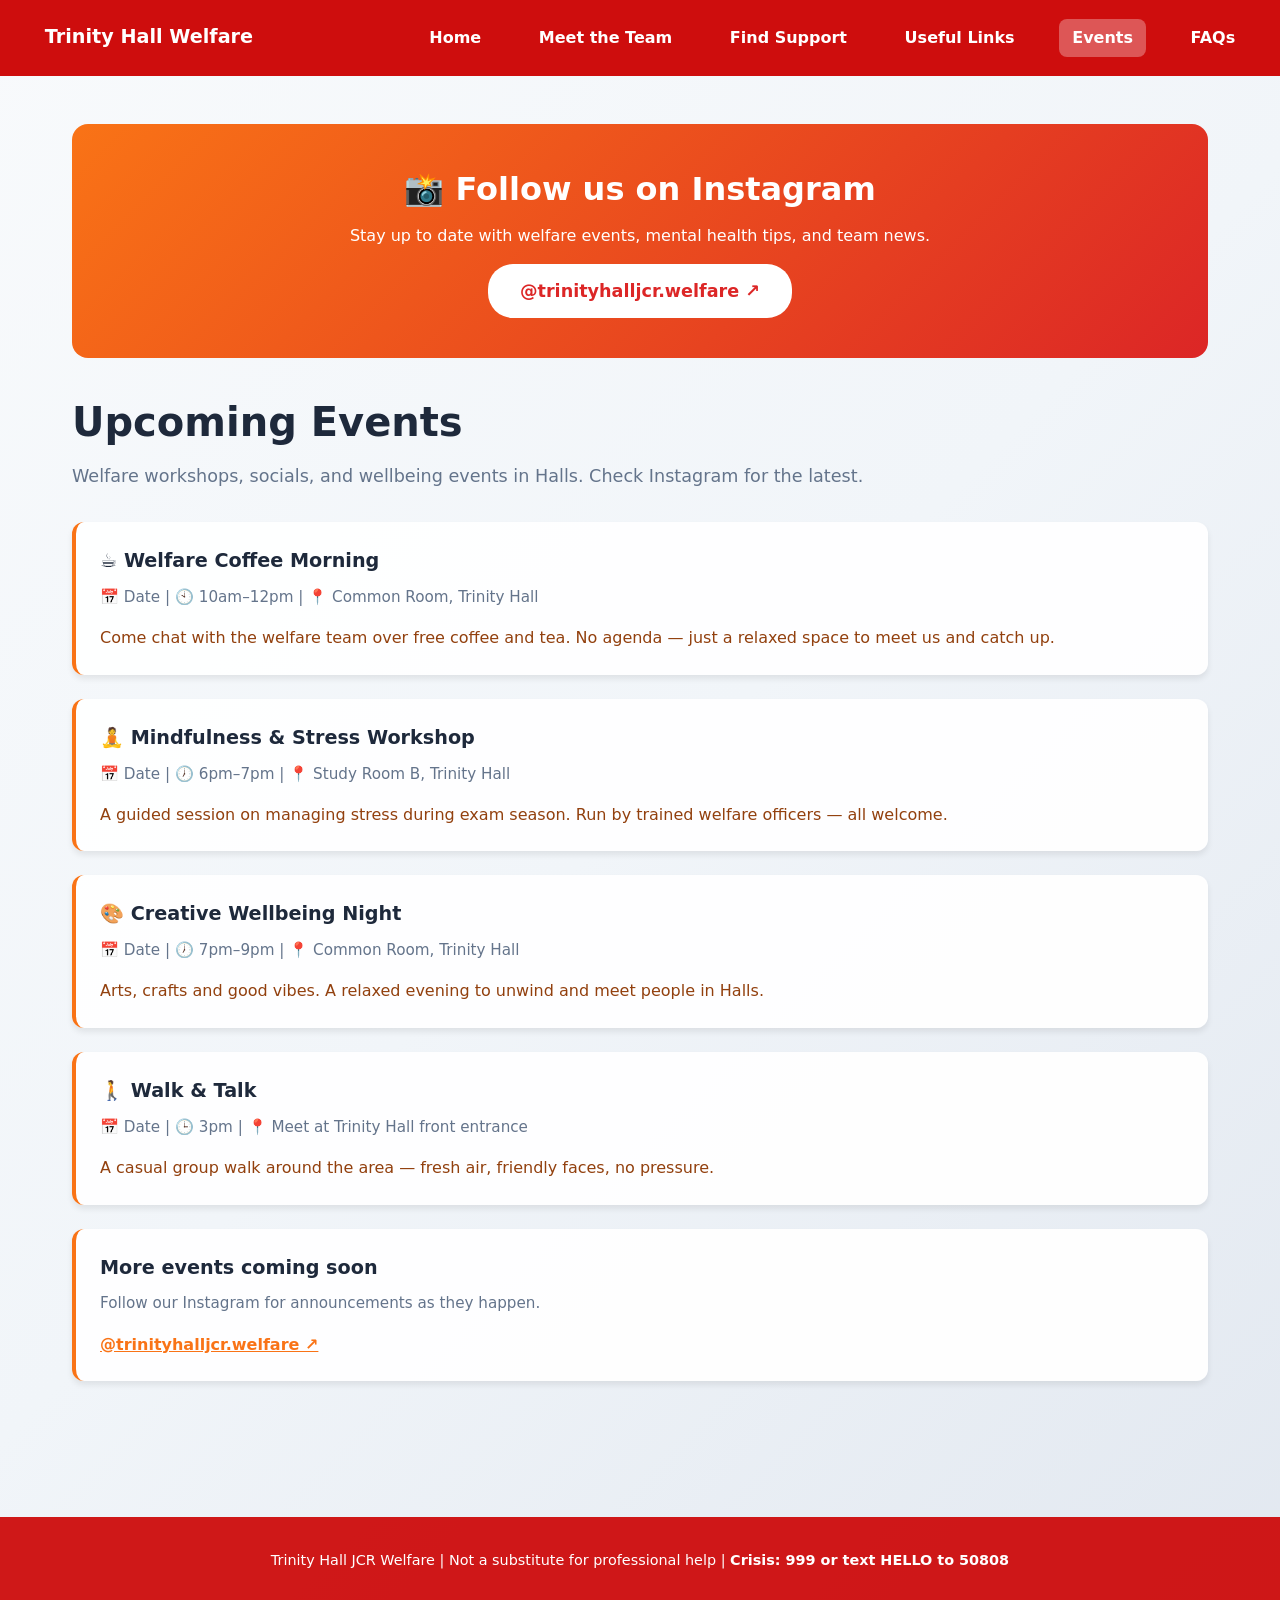
==== events.html @ 3214901e "added FAQs page" ====
<!DOCTYPE html>
<html lang="en">
<head>
    <meta charset="UTF-8">
    <meta name="viewport" content="width=device-width, initial-scale=1.0">
    <title>Events | Trinity Hall Welfare</title>
    <link rel="stylesheet" href="style.css">
</head>
<body>

<nav>
    <a href="index.html" class="site-title">Trinity Hall Welfare</a>
    <a href="index.html">Home</a>
    <a href="team.html">Meet the Team</a>
    <a href="services.html">Find Support</a>
    <a href="links.html">Useful Links</a>
    <a href="events.html" class="active">Events</a>
    <a href="FAQs.html">FAQs</a>
</nav>

<div class="page-content">

    <!-- INSTAGRAM BOX -->
    <div class="insta-box">
        <h2>📸 Follow us on Instagram</h2>
        <p>Stay up to date with welfare events, mental health tips, and team news.</p>
        <a href="https://www.instagram.com/trinityhalljcr.welfare/" target="_blank" class="insta-btn">
            @trinityhalljcr.welfare ↗
        </a>
    </div>

    <h1 class="page-title">Upcoming Events</h1>
    <p class="page-subtitle">Welfare workshops, socials, and wellbeing events in Halls. Check Instagram for the latest.</p>

    <!-- COPY THIS BLOCK FOR EACH EVENT -->
    <div class="service-card" style="margin-bottom: 1.5rem;">
        <h3>☕ Welfare Coffee Morning</h3>
        <p class="desc">📅 Date | 🕙 10am–12pm | 📍 Common Room, Trinity Hall</p>
        <p>Come chat with the welfare team over free coffee and tea. No agenda — just a relaxed space to meet us and catch up.</p>
    </div>

    <div class="service-card" style="margin-bottom: 1.5rem;">
        <h3>🧘 Mindfulness & Stress Workshop</h3>
        <p class="desc">📅 Date | 🕖 6pm–7pm | 📍 Study Room B, Trinity Hall</p>
        <p>A guided session on managing stress during exam season. Run by trained welfare officers — all welcome.</p>
    </div>

    <div class="service-card" style="margin-bottom: 1.5rem;">
        <h3>🎨 Creative Wellbeing Night</h3>
        <p class="desc">📅 Date | 🕖 7pm–9pm | 📍 Common Room, Trinity Hall</p>
        <p>Arts, crafts and good vibes. A relaxed evening to unwind and meet people in Halls.</p>
    </div>

    <div class="service-card" style="margin-bottom: 1.5rem;">
        <h3>🚶 Walk & Talk</h3>
        <p class="desc">📅 Date | 🕒 3pm | 📍 Meet at Trinity Hall front entrance</p>
        <p>A casual group walk around the area — fresh air, friendly faces, no pressure.</p>
    </div>

    <div class="service-card" style="margin-bottom: 1.5rem;">
        <h3>More events coming soon</h3>
        <p class="desc">Follow our Instagram for announcements as they happen.</p>
        <a href="https://www.instagram.com/trinityhalljcr.welfare/" target="_blank" style="color:#f97316; font-weight:700;">@trinityhalljcr.welfare ↗</a>
    </div>

</div>

<footer>
    <p>Trinity Hall JCR Welfare | Not a substitute for professional help | <strong>Crisis: 999 or text HELLO to 50808</strong></p>
</footer>

</body>
</html>
---- style.css ----
* { margin: 0; padding: 0; box-sizing: border-box; }

body {
    font-family: system-ui, -apple-system, sans-serif;
    background: linear-gradient(135deg, #f8fafc 0%, #f1f5f9 50%, #e2e8f0 100%);
    color: #92400e;
    line-height: 1.6;
    min-height: 100vh;
}

nav {
    background: rgba(204, 0, 0, 0.95);
    padding: 1rem 2rem;
    display: flex;
    gap: 2rem;
    align-items: center;
    position: sticky;
    top: 0;
    z-index: 100;
    flex-wrap: wrap;
}

nav a {
    color: white;
    text-decoration: none;
    font-weight: 600;
    font-size: 1rem;
    padding: 0.4rem 0.8rem;
    border-radius: 8px;
    transition: background 0.2s;
}

nav a:hover { background: rgba(255,255,255,0.2); }
nav a.active { background: rgba(255,255,255,0.3); }
nav .site-title { font-size: 1.2rem; font-weight: 800; margin-right: auto; color: white; text-decoration: none; }

.hero {
    position: relative;
    height: 85vh;
    background: url('welfare_team.JPG') center/cover no-repeat;
    display: flex;
    align-items: center;
    justify-content: center;
    text-align: center;
}

.hero-overlay {
    position: absolute;
    inset: 0;
    background: rgba(0,0,0,0.45);
}

.hero-text {
    position: relative;
    z-index: 1;
    color: white;
    text-shadow: 2px 2px 8px rgba(0,0,0,0.8);
}

.hero-text h1 { font-size: 3.5rem; font-weight: 900; margin-bottom: 1rem; }
.hero-text p { font-size: 1.3rem; max-width: 600px; }

.boxes-section { padding: 3rem 2rem; max-width: 1200px; margin: 0 auto; }

.boxes-grid {
    display: grid;
    grid-template-columns: repeat(auto-fit, minmax(250px, 1fr));
    gap: 2rem;
    margin-top: 1rem;
}

.box-card {
    background: rgba(255,255,255,0.95);
    border-radius: 16px;
    padding: 2rem;
    text-align: center;
    text-decoration: none;
    color: #92400e;
    box-shadow: 0 6px 20px rgba(0,0,0,0.1);
    transition: all 0.3s;
    border-top: 5px solid #003d99;
    display: block;
}

.box-card:hover { transform: translateY(-6px); box-shadow: 0 12px 30px rgba(0,0,0,0.18); border-top-color: #dc2626; }
.box-card .icon { font-size: 3rem; margin-bottom: 1rem; }
.box-card h2 { font-size: 1.4rem; margin-bottom: 0.5rem; color: #1e293b; }
.box-card p { color: #64748b; font-size: 0.95rem; }

.page-content { max-width: 1200px; margin: 0 auto; padding: 3rem 2rem; }
.page-title { font-size: 2.5rem; font-weight: 800; color: #1e293b; margin-bottom: 0.5rem; }
.page-subtitle { color: #64748b; font-size: 1.1rem; margin-bottom: 2rem; }

.team-grid {
    display: grid;
    grid-template-columns: repeat(auto-fit, minmax(280px, 1fr));
    gap: 2rem;
}

.team-card {
    background: rgba(255,255,255,0.95);
    border-radius: 16px;
    padding: 2rem;
    box-shadow: 0 4px 15px rgba(0,0,0,0.08);
    border-top: 4px solid #f97316;
    text-align: center;
}

.team-card .avatar {
    width: 100px;
    height: 100px;
    border-radius: 50%;
    background: linear-gradient(135deg, #f97316, #dc2626);
    margin: 0 auto 1rem;
    display: flex;
    align-items: center;
    justify-content: center;
    font-size: 2.5rem;
    color: white;
    font-weight: 800;
    overflow: hidden;
}

.team-card .avatar img { width: 100%; height: 100%; object-fit: cover; border-radius: 50%; }
.team-card h3 { font-size: 1.3rem; color: #1e293b; margin-bottom: 0.25rem; }
.team-card .role { color: #f97316; font-weight: 600; margin-bottom: 0.75rem; }
.team-card p { color: #64748b; font-size: 0.9rem; margin-bottom: 1rem; }
.team-card a { color: #dc2626; font-weight: 600; font-size: 0.9rem; }

.services-grid {
    display: grid;
    grid-template-columns: repeat(auto-fit, minmax(300px, 1fr));
    gap: 1.5rem;
}

.service-card {
    background: rgba(255,255,255,0.95);
    border-radius: 12px;
    padding: 1.5rem;
    box-shadow: 0 4px 6px rgba(0,0,0,0.08);
    border-left: 4px solid #f97316;
    transition: all 0.3s;
}

.service-card:hover { transform: translateY(-3px); box-shadow: 0 8px 20px rgba(0,0,0,0.12); }
.service-card.hidden { display: none; }
.service-card.highlight { border-left-color: #10b981; box-shadow: 0 0 20px rgba(16,185,129,0.3); }
.service-card.crisis { background: #fef2f2; border-left-color: #ef4444; }
.service-card h3 { font-size: 1.2rem; color: #1e293b; margin-bottom: 0.5rem; }
.service-card .desc { color: #64748b; margin-bottom: 1rem; font-size: 0.95rem; }
.service-card .contact { font-weight: 700; color: #059669; }

.badge { background: #fef3c7; color: #92400e; padding: 0.2rem 0.6rem; border-radius: 20px; font-size: 0.8rem; margin-bottom: 0.75rem; display: inline-block; }

.quick-access {
    display: grid;
    grid-template-columns: repeat(auto-fit, minmax(180px, 1fr));
    gap: 1rem;
    margin-bottom: 2rem;
}

.quick-btn { background: white; border: 2px solid #e2e8f0; padding: 1rem; border-radius: 12px; cursor: pointer; font-size: 1rem; font-weight: 600; transition: all 0.3s; color: #92400e; }
.quick-btn:hover, .quick-btn.active { background: #f97316; color: white; border-color: #f97316; transform: translateY(-2px); }

.filters { display: flex; flex-wrap: wrap; gap: 0.5rem; margin-bottom: 2rem; }
.filter-btn { background: #fde68a; border: none; padding: 0.5rem 1rem; border-radius: 20px; cursor: pointer; font-size: 0.9rem; font-weight: 600; color: #92400e; transition: all 0.2s; }
.filter-btn:hover, .filter-btn.active { background: #f97316; color: white; }

.links-grid {
    display: grid;
    grid-template-columns: repeat(auto-fit, minmax(280px, 1fr));
    gap: 1.5rem;
}

.link-card { background: rgba(255,255,255,0.95); border-radius: 12px; padding: 1.5rem; box-shadow: 0 4px 6px rgba(0,0,0,0.08); border-left: 4px solid #f97316; text-decoration: none; display: block; transition: all 0.3s; color: #92400e; }
.link-card:hover { transform: translateY(-3px); box-shadow: 0 8px 20px rgba(0,0,0,0.12); border-left-color: #dc2626; }
.link-card h3 { color: #1e293b; font-size: 1.1rem; margin-bottom: 0.5rem; }
.link-card p { color: #64748b; font-size: 0.9rem; }
.link-card .arrow { color: #f97316; font-weight: 800; margin-top: 0.5rem; }

.insta-box { background: linear-gradient(135deg, #f97316, #dc2626); border-radius: 16px; padding: 2.5rem; text-align: center; color: white; margin-bottom: 2rem; }
.insta-box h2 { font-size: 2rem; margin-bottom: 0.5rem; }
.insta-btn { display: inline-block; background: white; color: #dc2626; font-weight: 800; padding: 0.8rem 2rem; border-radius: 25px; text-decoration: none; margin-top: 1rem; font-size: 1.1rem; transition: all 0.3s; }
.insta-btn:hover { transform: scale(1.05); }

footer { background: rgba(204, 0, 0, 0.9); color: white; text-align: center; padding: 2rem; margin-top: 4rem; font-size: 0.9rem; }

@media (max-width: 768px) {
    .hero-text h1 { font-size: 2.2rem; }
    .page-content { padding: 2rem 1rem; }
    nav { gap: 0.75rem; padding: 0.75rem 1rem; }
    nav a { font-size: 0.85rem; padding: 0.3rem 0.5rem; }
}
/* FAQ Styles */
.faq-section {
    padding: 60px 20px;
    max-width: 800px;
    margin: 0 auto;
}

.faq-container {
    display: flex;
    flex-direction: column;
    gap: 12px;
}

.faq-item {
    border: 1px solid #e0e0e0;
    border-radius: 8px;
    overflow: hidden;
}

.faq-question {
    width: 100%;
    background: #fff7f0;
    border: none;
    padding: 18px 20px;
    text-align: left;
    font-size: 1rem;
    font-weight: 600;
    color: #333;
    cursor: pointer;
    display: flex;
    justify-content: space-between;
    align-items: center;
    transition: background 0.2s;
}

.faq-question::after {
    content: '+';
    font-size: 1.4rem;
    color: #e07b30;
}

.faq-question.open {
    background: #ffe8d6;
}

.faq-question.open::after {
    content: '−';
}

.faq-question:hover {
    background: #ffe8d6;
}

.faq-answer {
    display: none;
    padding: 16px 20px;
    background: #fff;
    color: #555;
    line-height: 1.7;
}

.faq-answer ul {
    margin: 10px 0 10px 20px;
}

.faq-answer a {
    color: #e07b30;
}
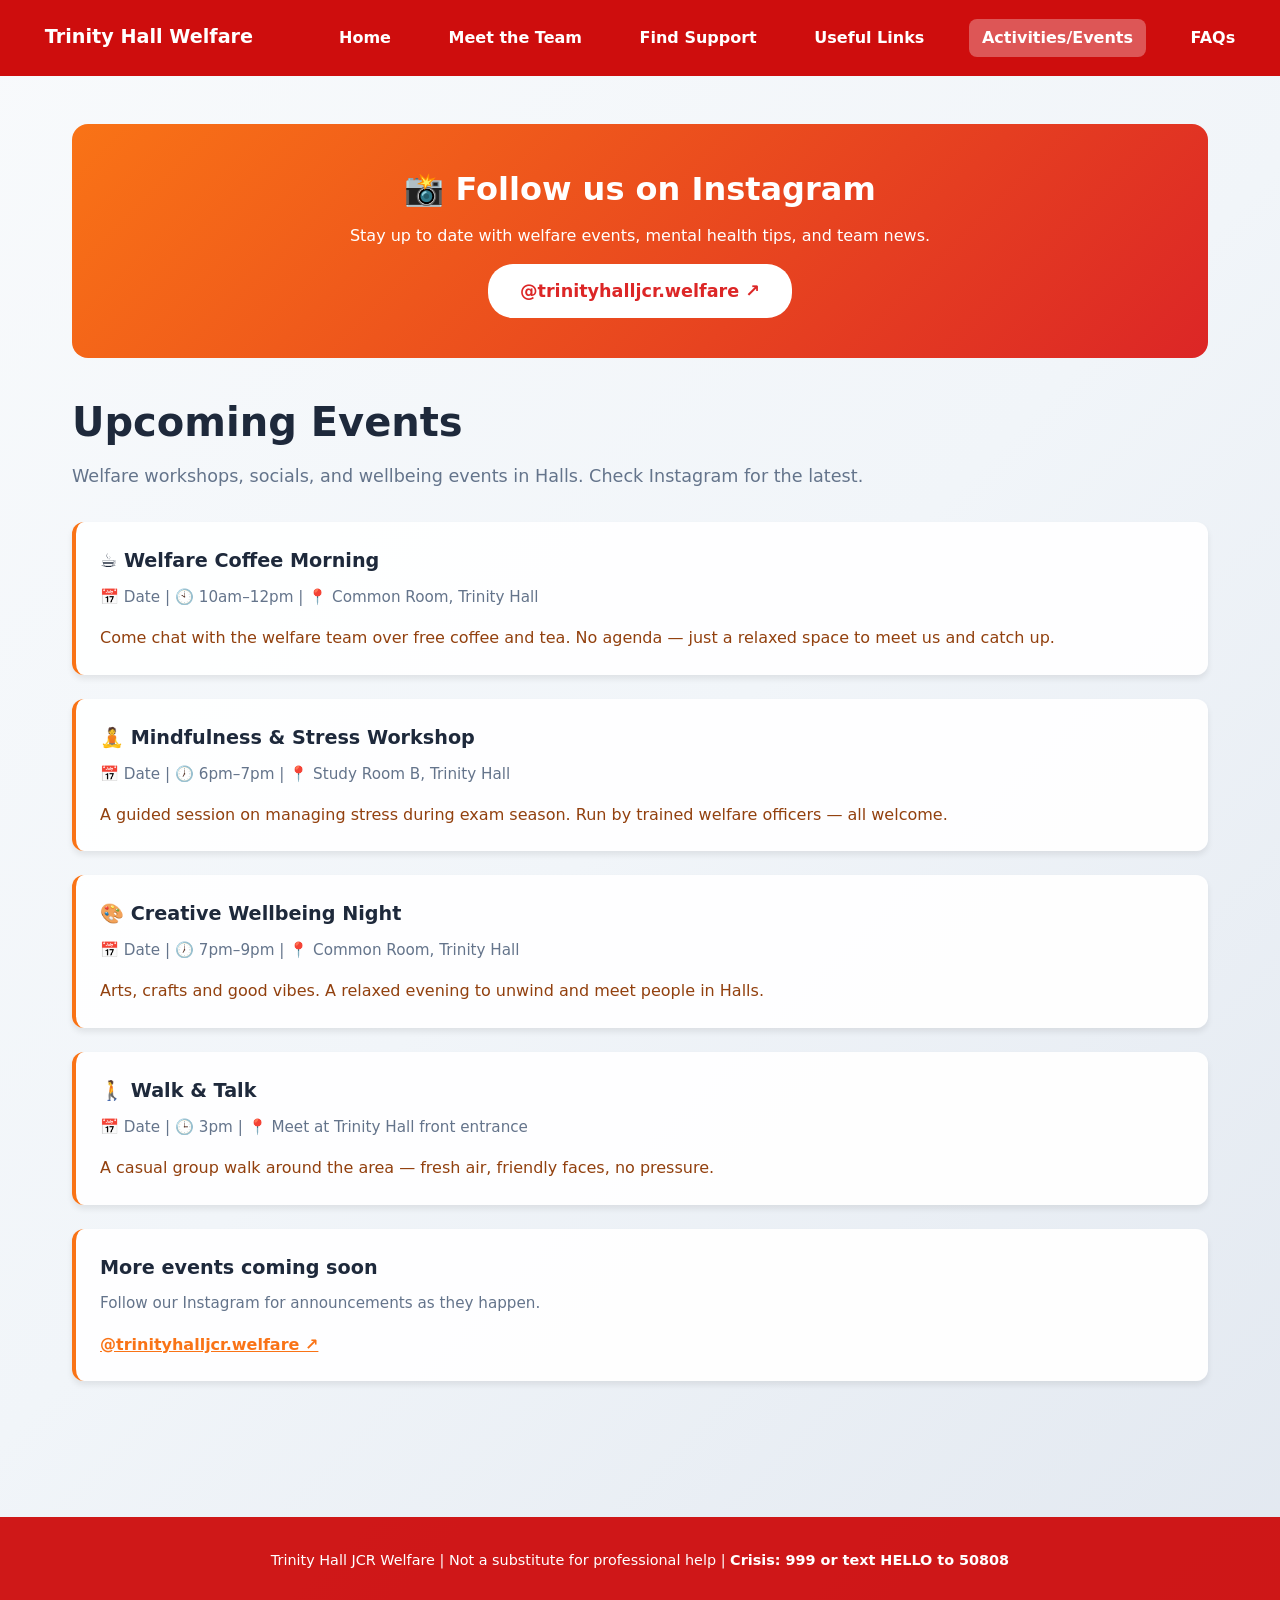
==== commit 6cf84bbe: "boxes 5 columns" ====
--- a/events.html
+++ b/events.html
@@ -14,7 +14,7 @@
     <a href="team.html">Meet the Team</a>
     <a href="services.html">Find Support</a>
     <a href="links.html">Useful Links</a>
-    <a href="events.html" class="active">Events</a>
+    <a href="events.html" class="active">Activities/Events</a>
     <a href="FAQs.html">FAQs</a>
 </nav>
 
--- a/style.css
+++ b/style.css
@@ -64,10 +64,11 @@
 
 .boxes-grid {
     display: grid;
-    grid-template-columns: repeat(auto-fit, minmax(250px, 1fr));
-    gap: 2rem;
+    grid-template-columns: repeat(5, 1fr);
+    gap: 1.5rem;
     margin-top: 1rem;
 }
+
 
 .box-card {
     background: rgba(255,255,255,0.95);
@@ -190,6 +191,7 @@
     .page-content { padding: 2rem 1rem; }
     nav { gap: 0.75rem; padding: 0.75rem 1rem; }
     nav a { font-size: 0.85rem; padding: 0.3rem 0.5rem; }
+    .boxes-grid { grid-template-columns: repeat(2, 1fr); }
 }
 /* FAQ Styles */
 .faq-section {
@@ -227,7 +229,7 @@
 }
 
 .faq-question::after {
-    content: '+';
+    content: '▼';
     font-size: 1.4rem;
     color: #e07b30;
 }
@@ -237,7 +239,7 @@
 }
 
 .faq-question.open::after {
-    content: '−';
+    content: '▲';
 }
 
 .faq-question:hover {
@@ -259,3 +261,15 @@
 .faq-answer a {
     color: #e07b30;
 }
+.restock-btn {
+    display: inline-block;
+    background: #dc2626;
+    color: white;
+    font-weight: 700;
+    padding: 0.9rem 2rem;
+    border-radius: 25px;
+    text-decoration: none;
+    font-size: 1rem;
+    transition: all 0.3s;
+}
+.restock-btn:hover { background: #b91c1c; transform: scale(1.05); }
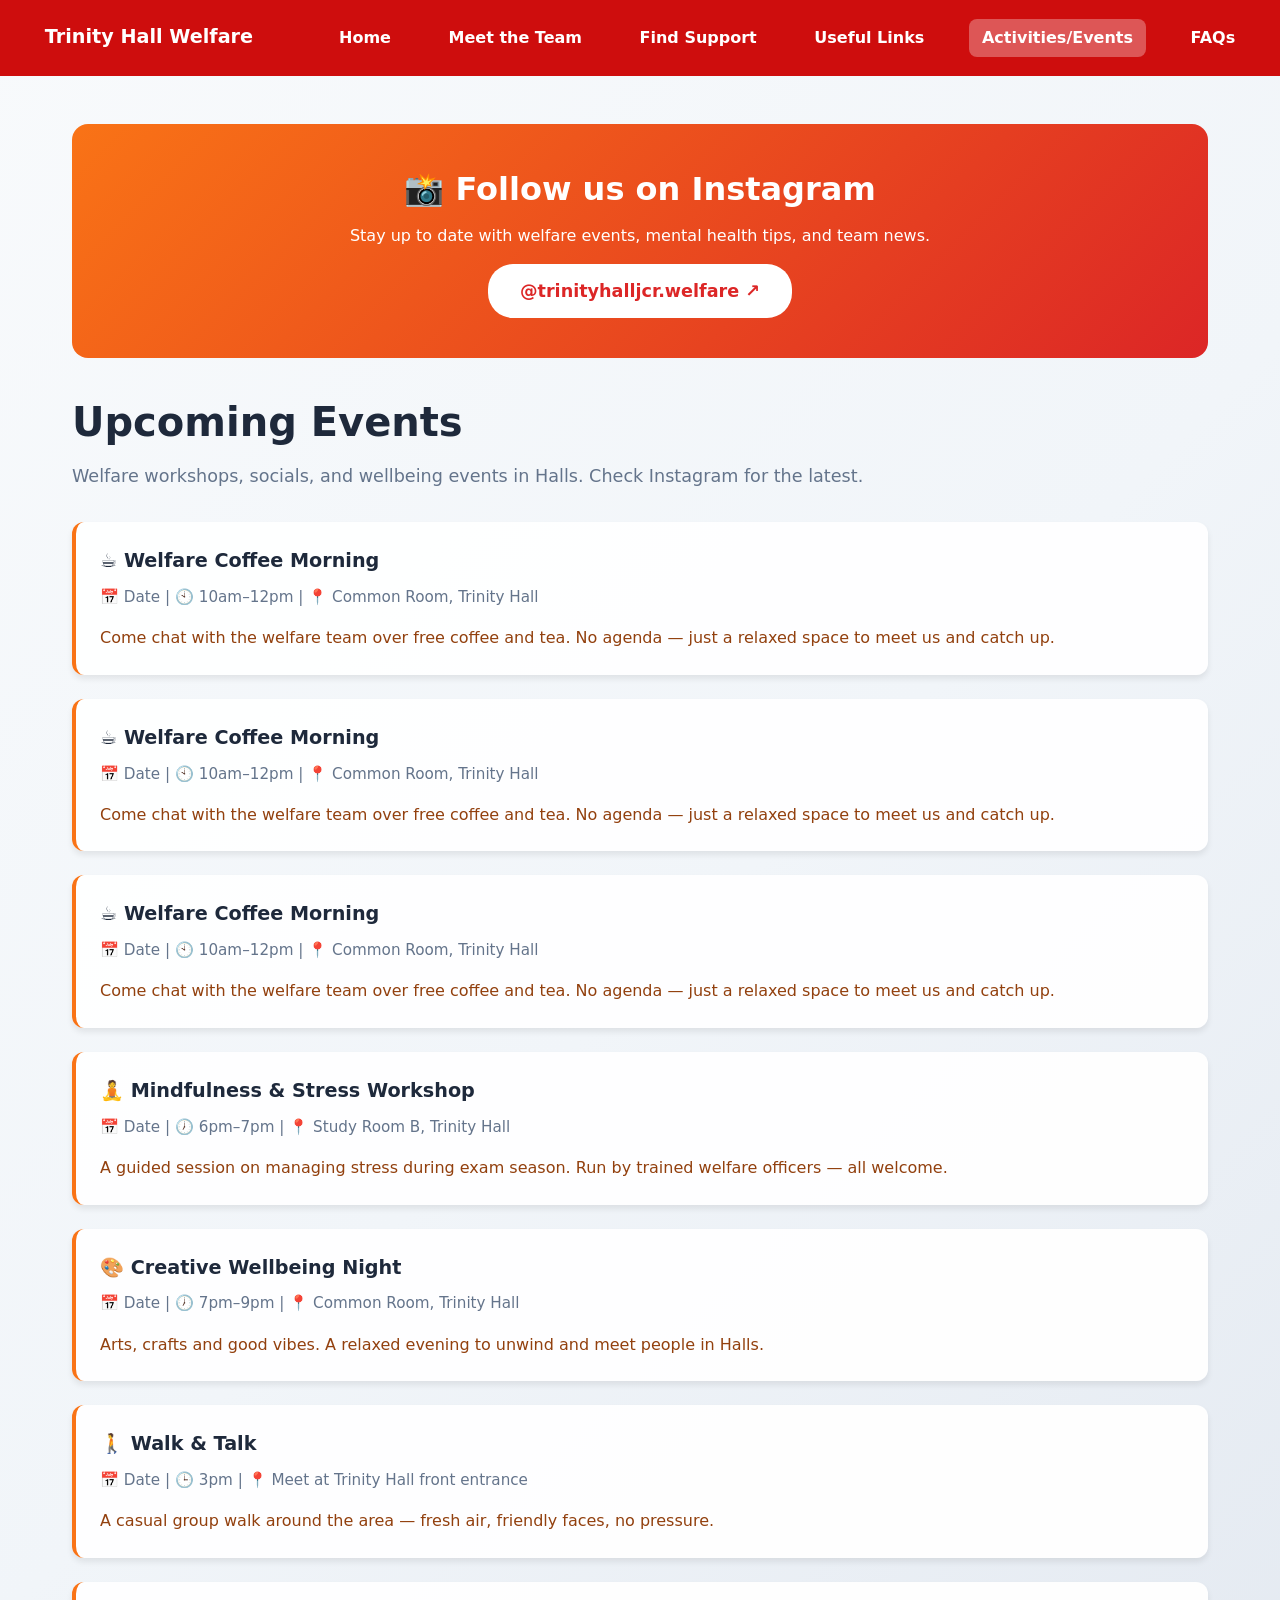
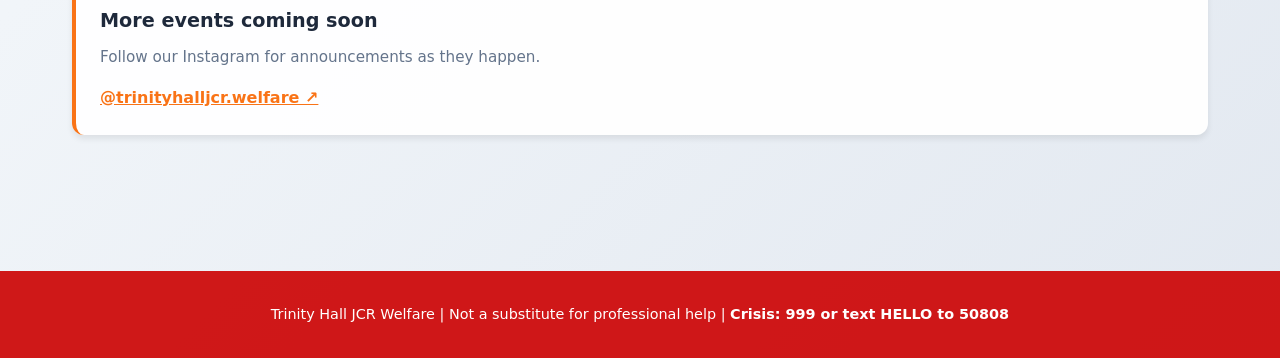
==== commit 7c2bf40e: "updated restock form link" ====
--- a/events.html
+++ b/events.html
@@ -40,6 +40,18 @@
     </div>
 
     <div class="service-card" style="margin-bottom: 1.5rem;">
+        <h3>☕ Welfare Coffee Morning</h3>
+        <p class="desc">📅 Date | 🕙 10am–12pm | 📍 Common Room, Trinity Hall</p>
+        <p>Come chat with the welfare team over free coffee and tea. No agenda — just a relaxed space to meet us and catch up.</p>
+    </div>
+
+    <div class="service-card" style="margin-bottom: 1.5rem;">
+        <h3>☕ Welfare Coffee Morning</h3>
+        <p class="desc">📅 Date | 🕙 10am–12pm | 📍 Common Room, Trinity Hall</p>
+        <p>Come chat with the welfare team over free coffee and tea. No agenda — just a relaxed space to meet us and catch up.</p>
+    </div>
+
+    <div class="service-card" style="margin-bottom: 1.5rem;">
         <h3>🧘 Mindfulness & Stress Workshop</h3>
         <p class="desc">📅 Date | 🕖 6pm–7pm | 📍 Study Room B, Trinity Hall</p>
         <p>A guided session on managing stress during exam season. Run by trained welfare officers — all welcome.</p>
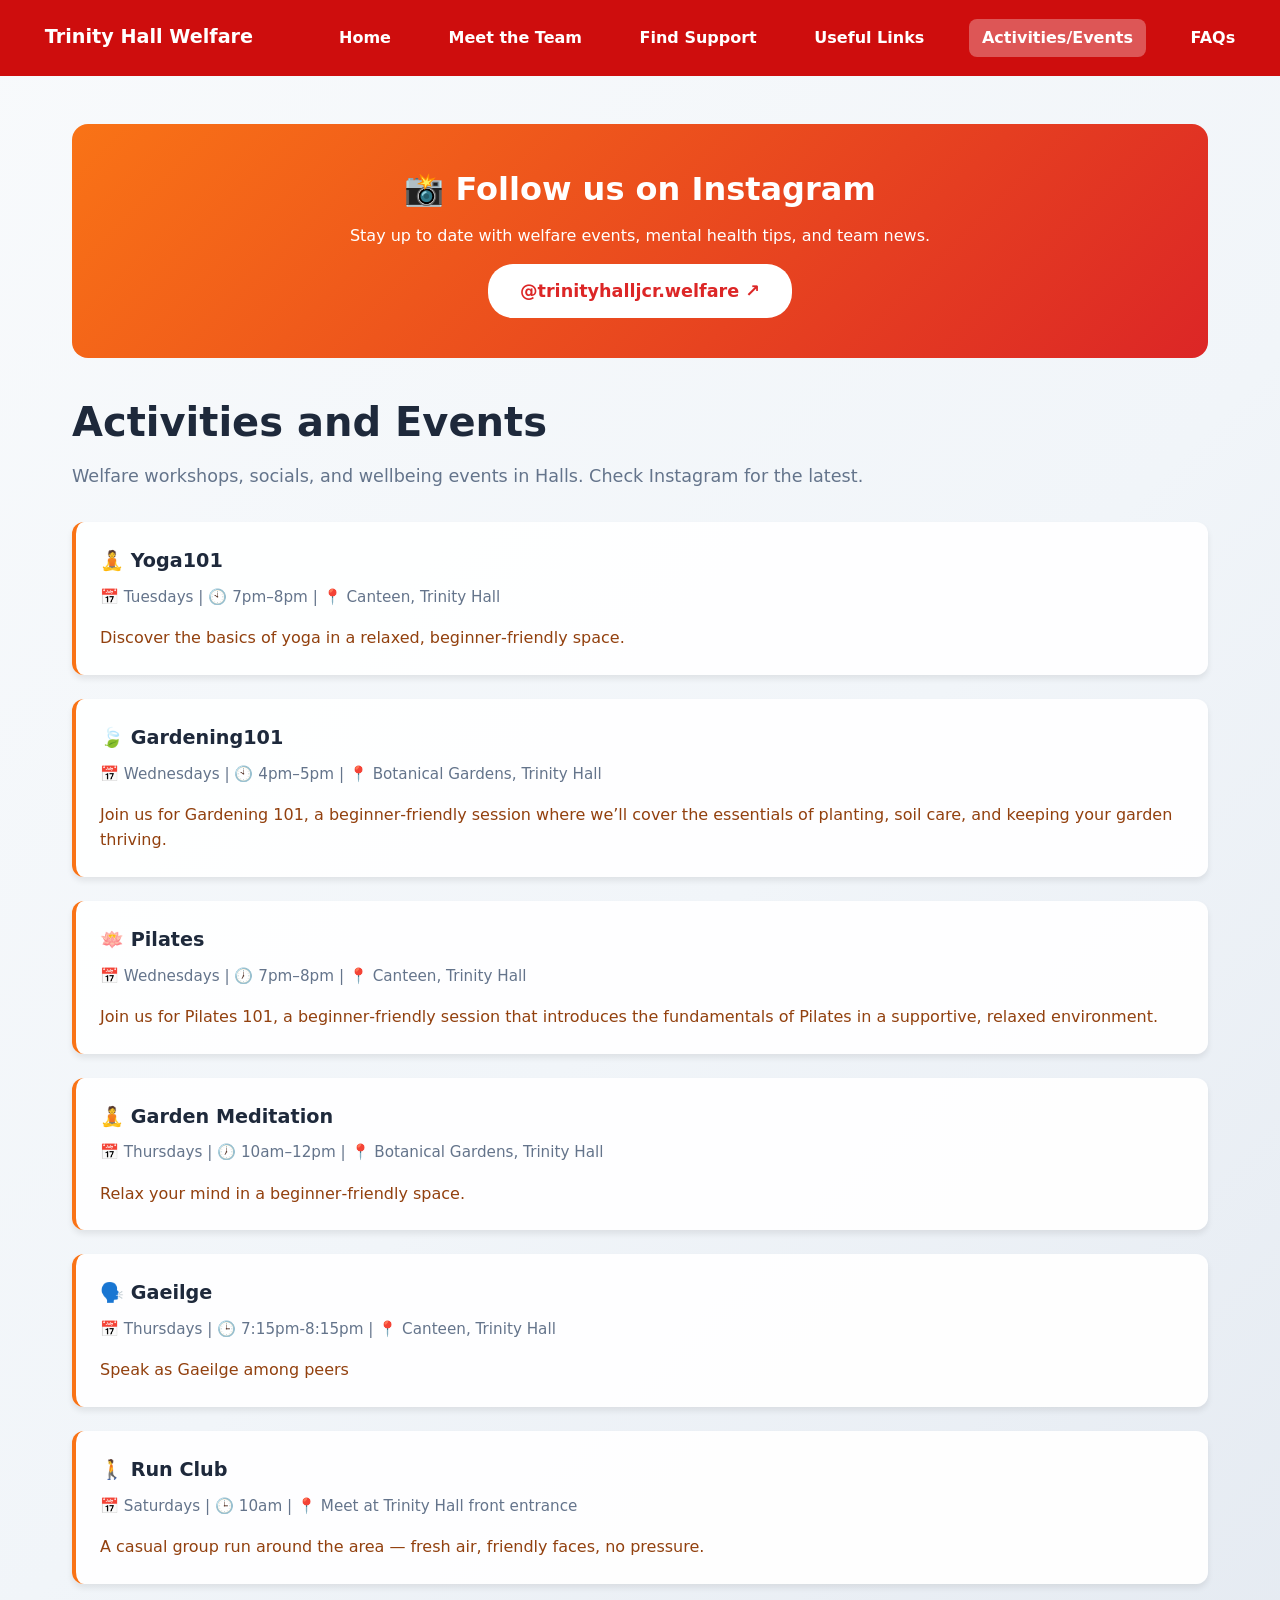
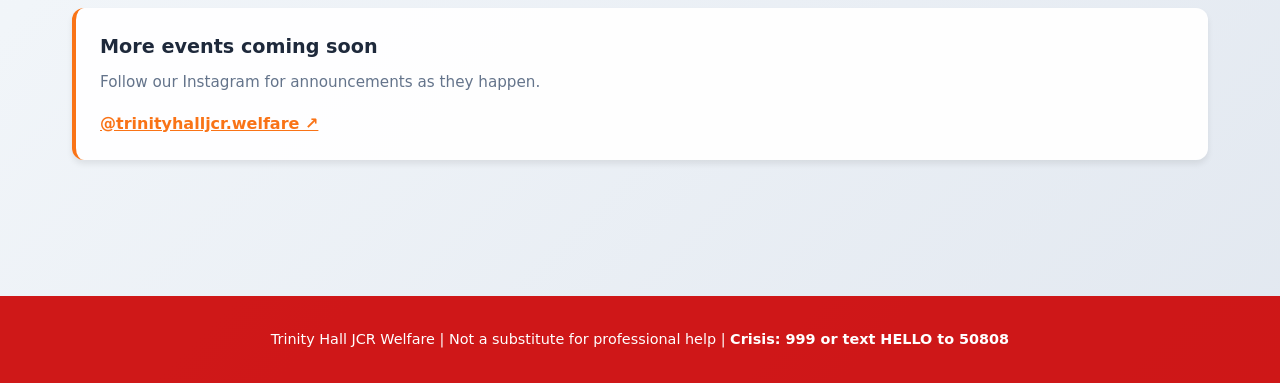
==== commit 0a00cb0d: "updated restock form link" ====
--- a/events.html
+++ b/events.html
@@ -29,44 +29,45 @@
         </a>
     </div>
 
-    <h1 class="page-title">Upcoming Events</h1>
+    <h1 class="page-title">Activities and Events</h1>
     <p class="page-subtitle">Welfare workshops, socials, and wellbeing events in Halls. Check Instagram for the latest.</p>
 
     <!-- COPY THIS BLOCK FOR EACH EVENT -->
     <div class="service-card" style="margin-bottom: 1.5rem;">
-        <h3>☕ Welfare Coffee Morning</h3>
-        <p class="desc">📅 Date | 🕙 10am–12pm | 📍 Common Room, Trinity Hall</p>
-        <p>Come chat with the welfare team over free coffee and tea. No agenda — just a relaxed space to meet us and catch up.</p>
+        <h3>🧘 Yoga101 </h3>
+        <p class="desc">📅 Tuesdays | 🕙 7pm–8pm | 📍 Canteen, Trinity Hall</p>
+        <p>Discover the basics of yoga in a relaxed, beginner‑friendly space.</p>
+    </div>
+
+
+    <div class="service-card" style="margin-bottom: 1.5rem;">
+        <h3>🍃 Gardening101</h3>
+        <p class="desc">📅 Wednesdays | 🕙 4pm–5pm | 📍 Botanical Gardens, Trinity Hall</p>
+        <p>Join us for Gardening 101, a beginner‑friendly session where we’ll cover the essentials of planting, soil care, and keeping your garden thriving.</p>
     </div>
 
     <div class="service-card" style="margin-bottom: 1.5rem;">
-        <h3>☕ Welfare Coffee Morning</h3>
-        <p class="desc">📅 Date | 🕙 10am–12pm | 📍 Common Room, Trinity Hall</p>
-        <p>Come chat with the welfare team over free coffee and tea. No agenda — just a relaxed space to meet us and catch up.</p>
+        <h3>🪷 Pilates</h3>
+        <p class="desc">📅 Wednesdays | 🕖 7pm–8pm | 📍 Canteen, Trinity Hall</p>
+        <p>Join us for Pilates 101, a beginner‑friendly session that introduces the fundamentals of Pilates in a supportive, relaxed environment.</p>
     </div>
 
     <div class="service-card" style="margin-bottom: 1.5rem;">
-        <h3>☕ Welfare Coffee Morning</h3>
-        <p class="desc">📅 Date | 🕙 10am–12pm | 📍 Common Room, Trinity Hall</p>
-        <p>Come chat with the welfare team over free coffee and tea. No agenda — just a relaxed space to meet us and catch up.</p>
+        <h3>🧘 Garden Meditation</h3>
+        <p class="desc">📅 Thursdays | 🕖 10am–12pm | 📍 Botanical Gardens, Trinity Hall</p>
+        <p>Relax your mind in a beginner‑friendly space.</p>
+    </div>
+
+      <div class="service-card" style="margin-bottom: 1.5rem;">
+        <h3>🗣️ Gaeilge</h3>
+        <p class="desc">📅 Thursdays | 🕒 7:15pm-8:15pm | 📍 Canteen, Trinity Hall</p>
+        <p>Speak as Gaeilge among peers</p>
     </div>
 
     <div class="service-card" style="margin-bottom: 1.5rem;">
-        <h3>🧘 Mindfulness & Stress Workshop</h3>
-        <p class="desc">📅 Date | 🕖 6pm–7pm | 📍 Study Room B, Trinity Hall</p>
-        <p>A guided session on managing stress during exam season. Run by trained welfare officers — all welcome.</p>
-    </div>
-
-    <div class="service-card" style="margin-bottom: 1.5rem;">
-        <h3>🎨 Creative Wellbeing Night</h3>
-        <p class="desc">📅 Date | 🕖 7pm–9pm | 📍 Common Room, Trinity Hall</p>
-        <p>Arts, crafts and good vibes. A relaxed evening to unwind and meet people in Halls.</p>
-    </div>
-
-    <div class="service-card" style="margin-bottom: 1.5rem;">
-        <h3>🚶 Walk & Talk</h3>
-        <p class="desc">📅 Date | 🕒 3pm | 📍 Meet at Trinity Hall front entrance</p>
-        <p>A casual group walk around the area — fresh air, friendly faces, no pressure.</p>
+        <h3>🚶 Run Club</h3>
+        <p class="desc">📅 Saturdays | 🕒 10am | 📍 Meet at Trinity Hall front entrance</p>
+        <p>A casual group run around the area — fresh air, friendly faces, no pressure.</p>
     </div>
 
     <div class="service-card" style="margin-bottom: 1.5rem;">
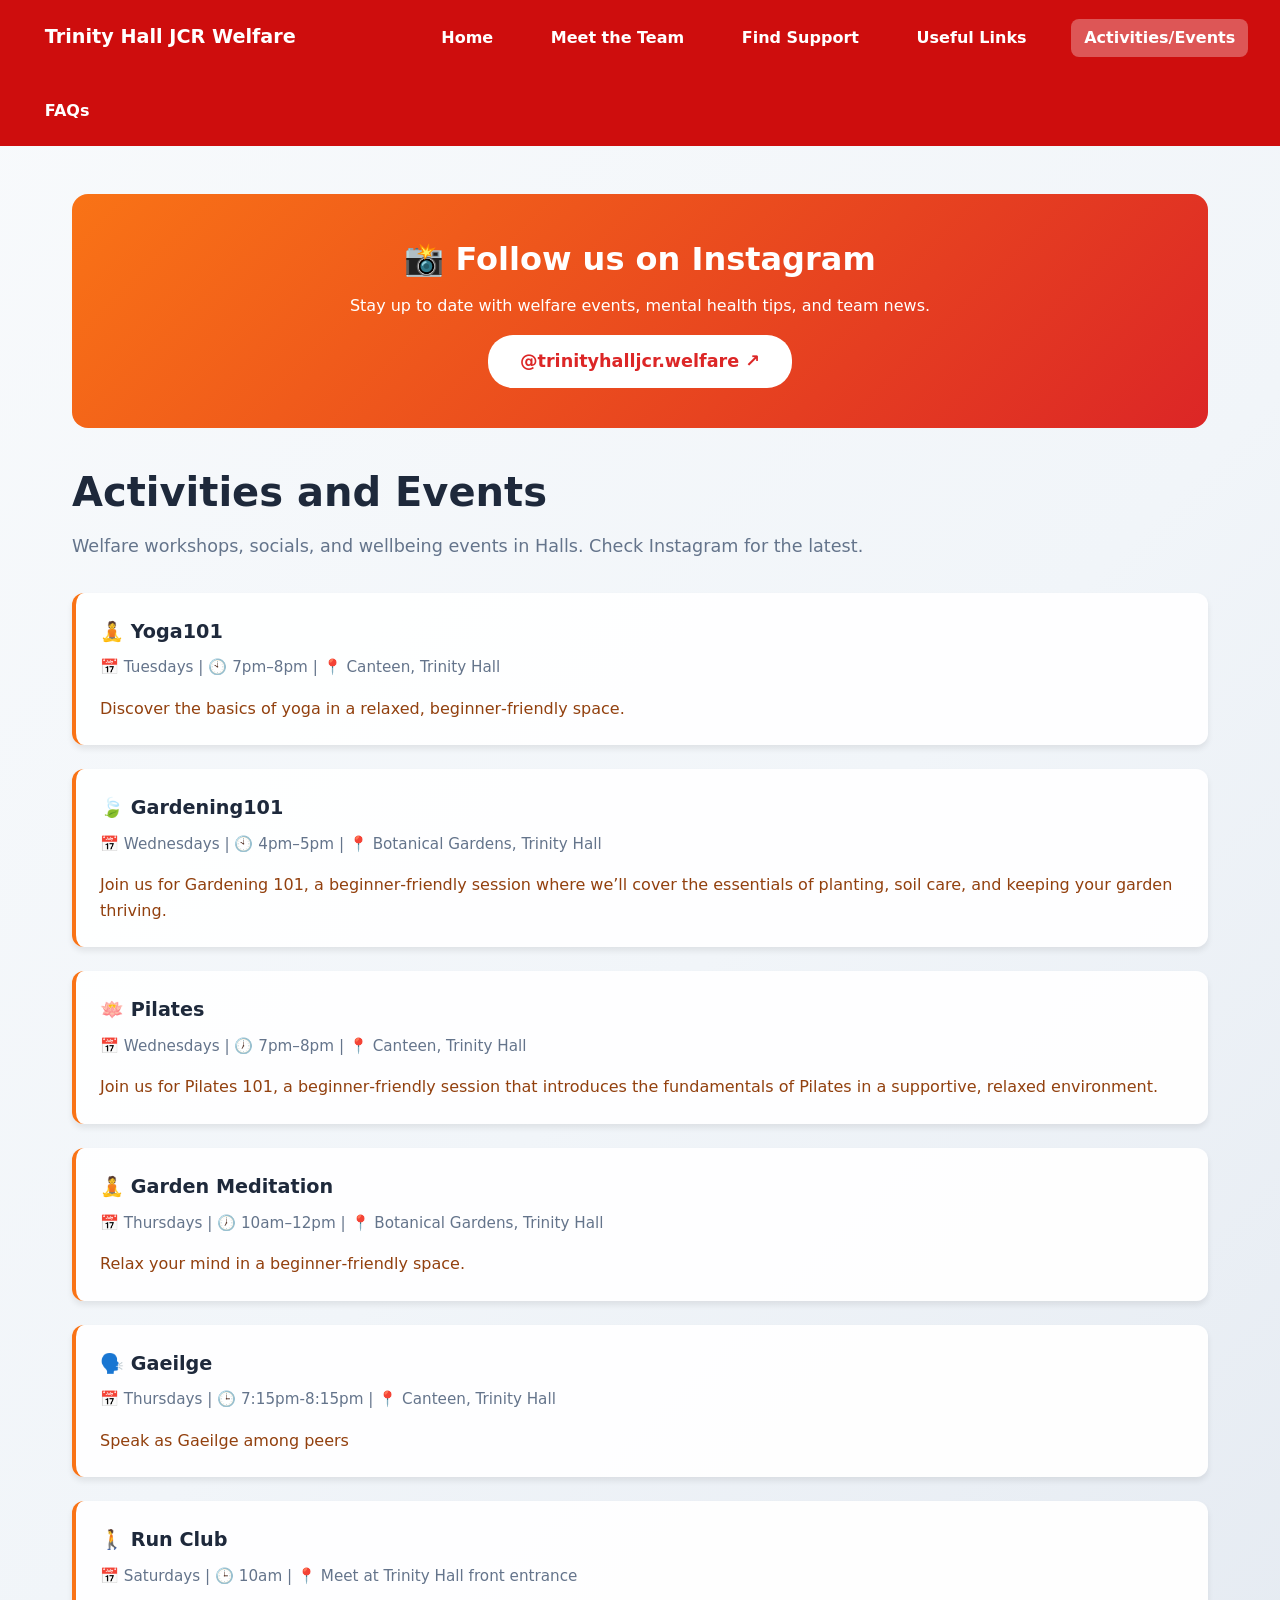
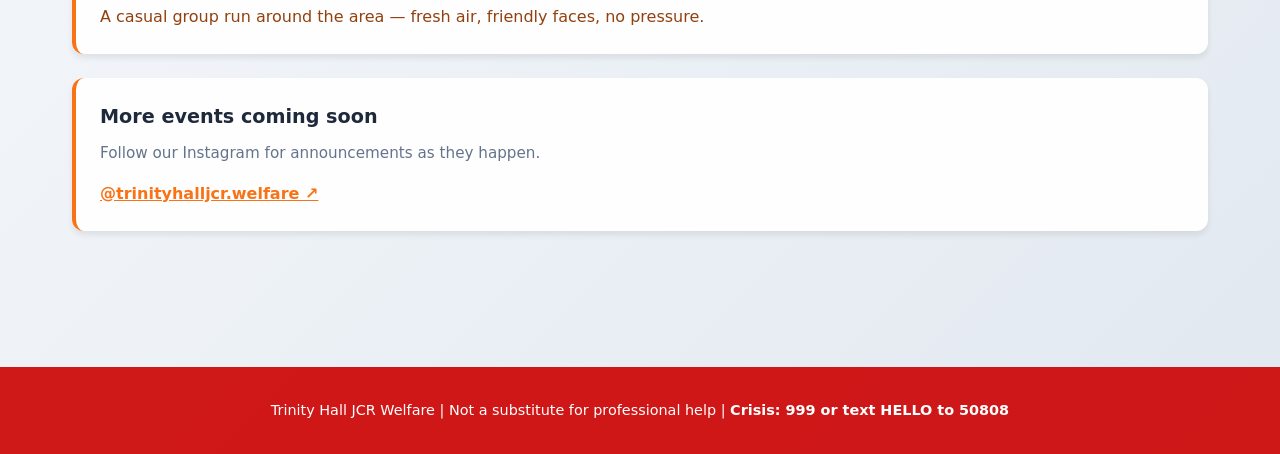
==== commit 3d6709a8: "changing display name in subpages" ====
--- a/events.html
+++ b/events.html
@@ -9,7 +9,7 @@
 <body>
 
 <nav>
-    <a href="index.html" class="site-title">Trinity Hall Welfare</a>
+    <a href="index.html" class="site-title">Trinity Hall JCR Welfare</a>
     <a href="index.html">Home</a>
     <a href="team.html">Meet the Team</a>
     <a href="services.html">Find Support</a>
--- a/style.css
+++ b/style.css
@@ -37,6 +37,7 @@
 .hero {
     position: relative;
     height: 85vh;
+    min-height: 220px; /* ← add this line */
     background: url('welfare_team.JPG') center/cover no-repeat;
     display: flex;
     align-items: center;
@@ -186,12 +187,35 @@
 
 footer { background: rgba(204, 0, 0, 0.9); color: white; text-align: center; padding: 2rem; margin-top: 4rem; font-size: 0.9rem; }
 
+/* Tablet: 2 columns side by side */
+@media (max-width: 900px) {
+    .boxes-grid {
+        grid-template-columns: repeat(2, 1fr);
+    }
+}
+
+/* Mobile: single column, tighter layout */
 @media (max-width: 768px) {
     .hero-text h1 { font-size: 2.2rem; }
+    .hero-text p { font-size: 1rem; padding: 0 1rem; }
     .page-content { padding: 2rem 1rem; }
-    nav { gap: 0.75rem; padding: 0.75rem 1rem; }
-    nav a { font-size: 0.85rem; padding: 0.3rem 0.5rem; }
-    .boxes-grid { grid-template-columns: repeat(2, 1fr); }
+    .boxes-section { padding: 2rem 1rem; }
+
+    /* Navigation */
+    nav { gap: 0.5rem; padding: 1rem; justify-content: center; }
+    nav .site-title { width: 100%; text-align: center; margin-right: 0; margin-bottom: 0.5rem; }
+    nav a { font-size: 0.85rem; padding: 0.35rem 0.5rem; }
+
+    /* Home page boxes */
+    .boxes-grid {
+        grid-template-columns: 1fr;
+        gap: 1rem;
+    }
+
+    .box-card { padding: 1.25rem 1rem; }
+    .box-card .icon { font-size: 2rem; margin-bottom: 0.5rem; }
+    .box-card h2 { font-size: 1.1rem; }
+    .box-card p { font-size: 0.85rem; }
 }
 /* FAQ Styles */
 .faq-section {
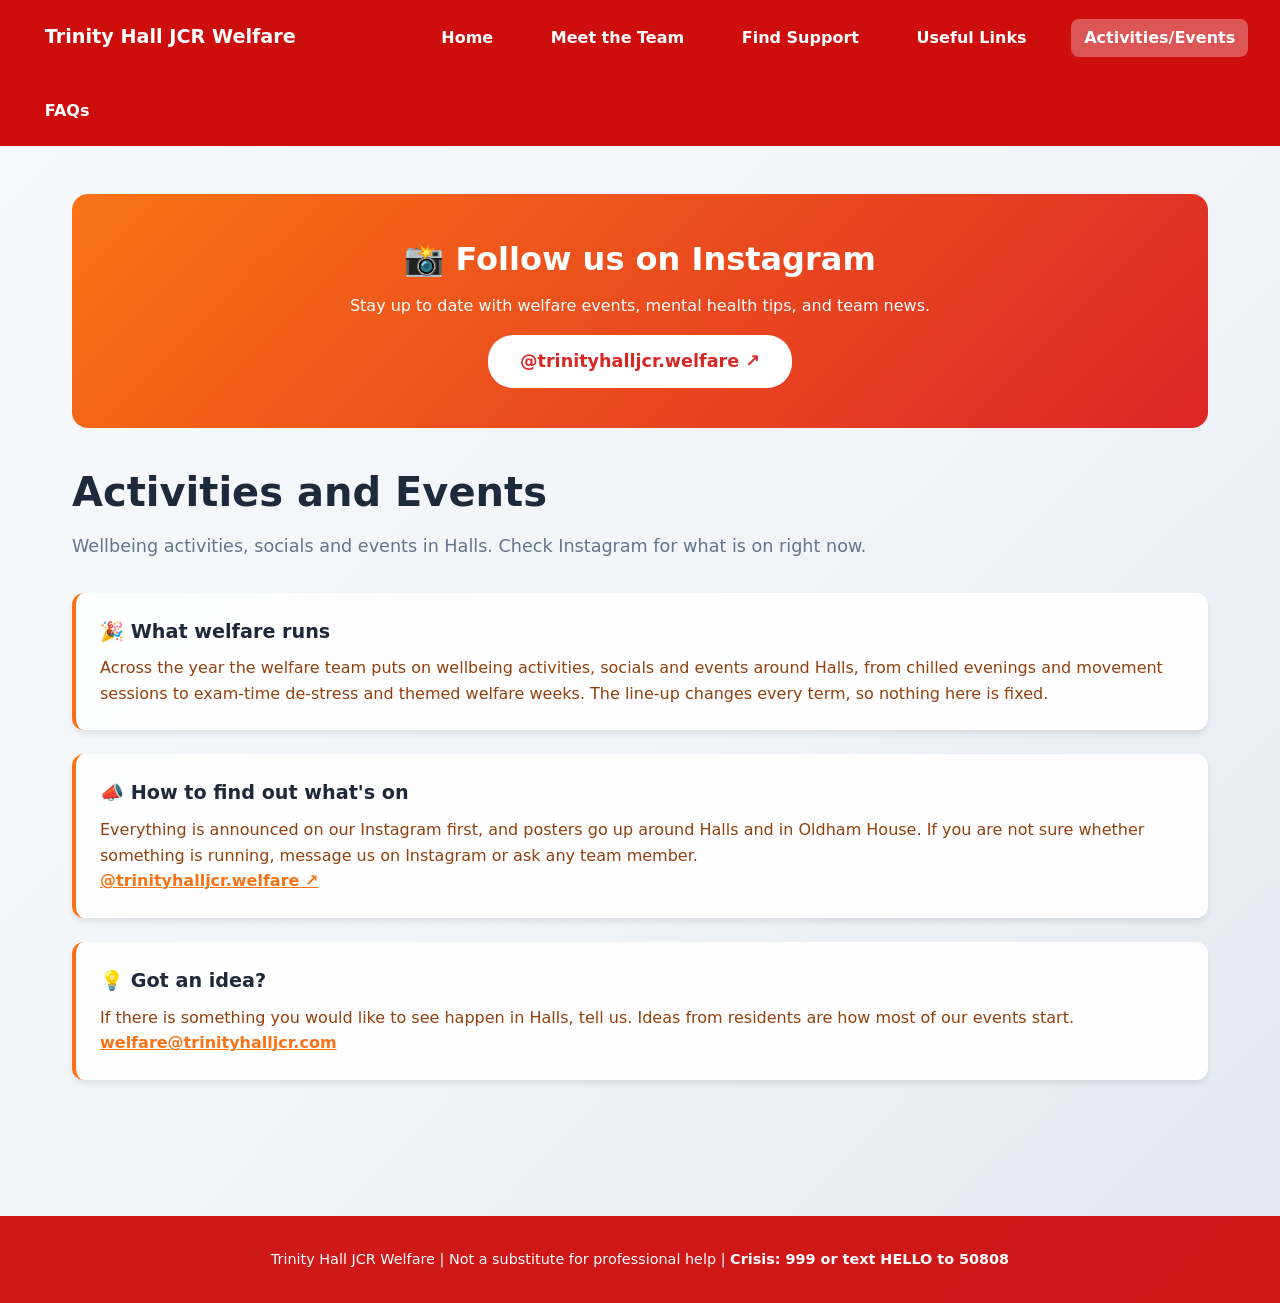
==== commit 447140c7: "Team page: full names, roles, houses and poster photos; generic events page Cards now carry surnames" ====
--- a/events.html
+++ b/events.html
@@ -5,6 +5,16 @@
     <meta name="viewport" content="width=device-width, initial-scale=1.0">
     <title>Events | Trinity Hall Welfare</title>
     <link rel="stylesheet" href="style.css">
+    <link rel="icon" type="image/png" href="favicon.png">
+    <!-- Google tag (gtag.js) -->
+<script async src="https://www.googletagmanager.com/gtag/js?id=G-PBK4D8G5K5"></script>
+<script>
+  window.dataLayer = window.dataLayer || [];
+  function gtag(){dataLayer.push(arguments);}
+  gtag('js', new Date());
+
+  gtag('config', 'G-PBK4D8G5K5');
+</script>
 </head>
 <body>
 
@@ -30,50 +40,23 @@
     </div>
 
     <h1 class="page-title">Activities and Events</h1>
-    <p class="page-subtitle">Welfare workshops, socials, and wellbeing events in Halls. Check Instagram for the latest.</p>
-
-    <!-- COPY THIS BLOCK FOR EACH EVENT -->
-    <div class="service-card" style="margin-bottom: 1.5rem;">
-        <h3>🧘 Yoga101 </h3>
-        <p class="desc">📅 Tuesdays | 🕙 7pm–8pm | 📍 Canteen, Trinity Hall</p>
-        <p>Discover the basics of yoga in a relaxed, beginner‑friendly space.</p>
-    </div>
-
+    <p class="page-subtitle">Wellbeing activities, socials and events in Halls. Check Instagram for what is on right now.</p>
 
     <div class="service-card" style="margin-bottom: 1.5rem;">
-        <h3>🍃 Gardening101</h3>
-        <p class="desc">📅 Wednesdays | 🕙 4pm–5pm | 📍 Botanical Gardens, Trinity Hall</p>
-        <p>Join us for Gardening 101, a beginner‑friendly session where we’ll cover the essentials of planting, soil care, and keeping your garden thriving.</p>
+        <h3>🎉 What welfare runs</h3>
+        <p>Across the year the welfare team puts on wellbeing activities, socials and events around Halls, from chilled evenings and movement sessions to exam-time de-stress and themed welfare weeks. The line-up changes every term, so nothing here is fixed.</p>
     </div>
 
     <div class="service-card" style="margin-bottom: 1.5rem;">
-        <h3>🪷 Pilates</h3>
-        <p class="desc">📅 Wednesdays | 🕖 7pm–8pm | 📍 Canteen, Trinity Hall</p>
-        <p>Join us for Pilates 101, a beginner‑friendly session that introduces the fundamentals of Pilates in a supportive, relaxed environment.</p>
+        <h3>📣 How to find out what's on</h3>
+        <p>Everything is announced on our Instagram first, and posters go up around Halls and in Oldham House. If you are not sure whether something is running, message us on Instagram or ask any team member.</p>
+        <a href="https://www.instagram.com/trinityhalljcr.welfare/" target="_blank" style="color:#f97316; font-weight:700;">@trinityhalljcr.welfare ↗</a>
     </div>
 
     <div class="service-card" style="margin-bottom: 1.5rem;">
-        <h3>🧘 Garden Meditation</h3>
-        <p class="desc">📅 Thursdays | 🕖 10am–12pm | 📍 Botanical Gardens, Trinity Hall</p>
-        <p>Relax your mind in a beginner‑friendly space.</p>
-    </div>
-
-      <div class="service-card" style="margin-bottom: 1.5rem;">
-        <h3>🗣️ Gaeilge</h3>
-        <p class="desc">📅 Thursdays | 🕒 7:15pm-8:15pm | 📍 Canteen, Trinity Hall</p>
-        <p>Speak as Gaeilge among peers</p>
-    </div>
-
-    <div class="service-card" style="margin-bottom: 1.5rem;">
-        <h3>🚶 Run Club</h3>
-        <p class="desc">📅 Saturdays | 🕒 10am | 📍 Meet at Trinity Hall front entrance</p>
-        <p>A casual group run around the area — fresh air, friendly faces, no pressure.</p>
-    </div>
-
-    <div class="service-card" style="margin-bottom: 1.5rem;">
-        <h3>More events coming soon</h3>
-        <p class="desc">Follow our Instagram for announcements as they happen.</p>
-        <a href="https://www.instagram.com/trinityhalljcr.welfare/" target="_blank" style="color:#f97316; font-weight:700;">@trinityhalljcr.welfare ↗</a>
+        <h3>💡 Got an idea?</h3>
+        <p>If there is something you would like to see happen in Halls, tell us. Ideas from residents are how most of our events start.</p>
+        <a href="mailto:welfare@trinityhalljcr.com" style="color:#f97316; font-weight:700;">welfare@trinityhalljcr.com</a>
     </div>
 
 </div>
